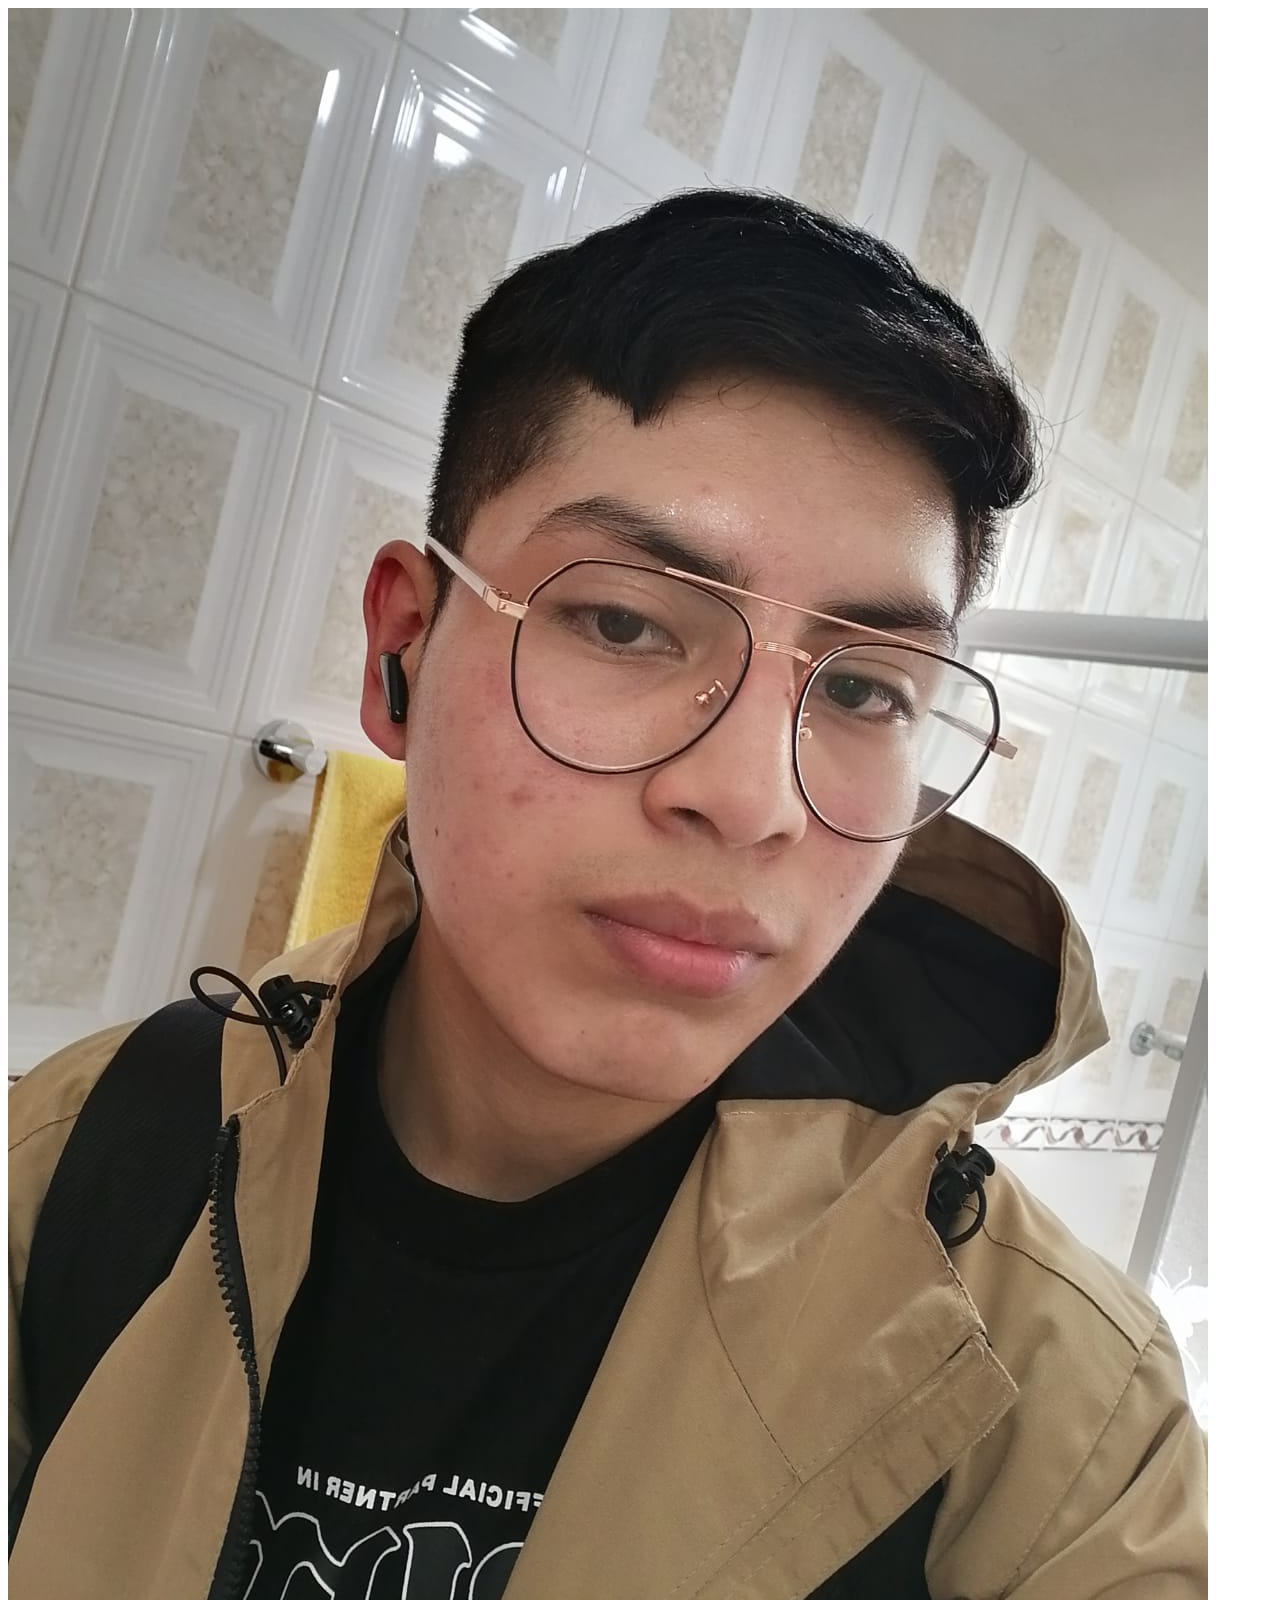
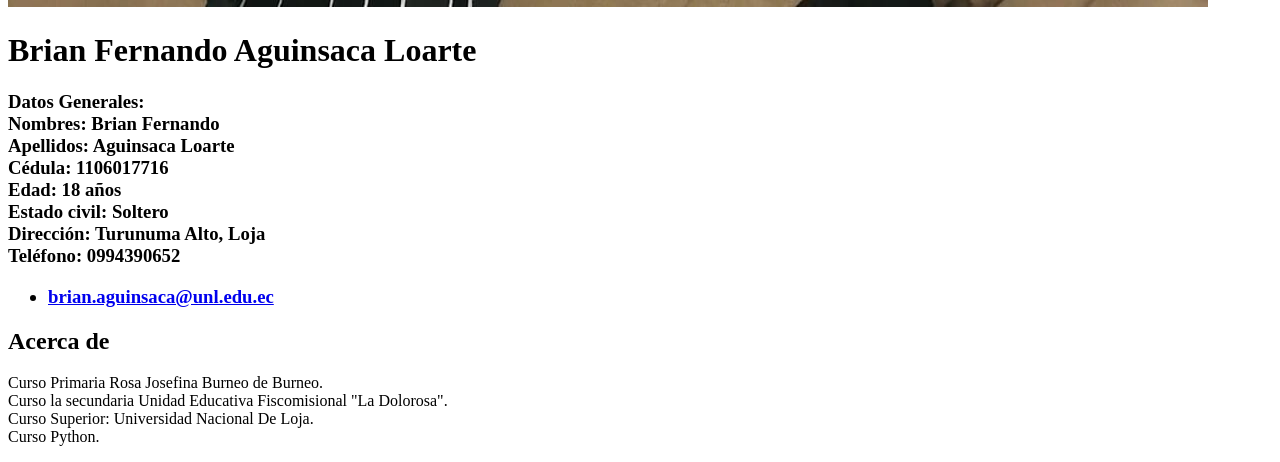
==== index.html @ 326b2ba5 "Cambio perfil a index" ====
<!DOCTYPE html>
<html lang="en">
<head>
    <meta charset="UTF-8">
    <meta http-equiv="X-UA-Compatible" content="IE=edge">
    <meta name="viewport" content="width=device-width, initial-scale=1.0">
    <title>Mi perfil</title>
    <link rel="stylesheet" href="Perfil.css">

</head>

<body>
    <div class="header">
    <img class="avatar" 
    src="imagenbrian.jpeg" alt="Brian">
    <h1 class="user-name">Brian Fernando Aguinsaca Loarte</h1>
    </div>
    <div class="about">
        <h3 class="text">
            Datos Generales: <br>
            Nombres: Brian Fernando <br>
            Apellidos: Aguinsaca Loarte <br>
            Cédula: 1106017716 <br>
            Edad: 18 años <br>
            Estado civil: Soltero <br>
            Dirección: Turunuma Alto, Loja <br>
            Teléfono: 0994390652 <br>
            <ul>
                <li>
                    <i class="icon email"></i>
                    <a href="mailto:brian.aguinsaca@unl.edu.ec">brian.aguinsaca@unl.edu.ec</a>
                </li>
            </ul>
        </h3>

    </div>

    <div class="about">
        <h2>Acerca de</h2>
        <p> 
            Curso Primaria Rosa Josefina Burneo de Burneo. <br>
            Curso la secundaria Unidad Educativa Fiscomisional "La Dolorosa". <br>
            Curso Superior: Universidad Nacional De Loja. <br>
            Curso Python. <br>
        </p>

    </div>
</body>
</html>
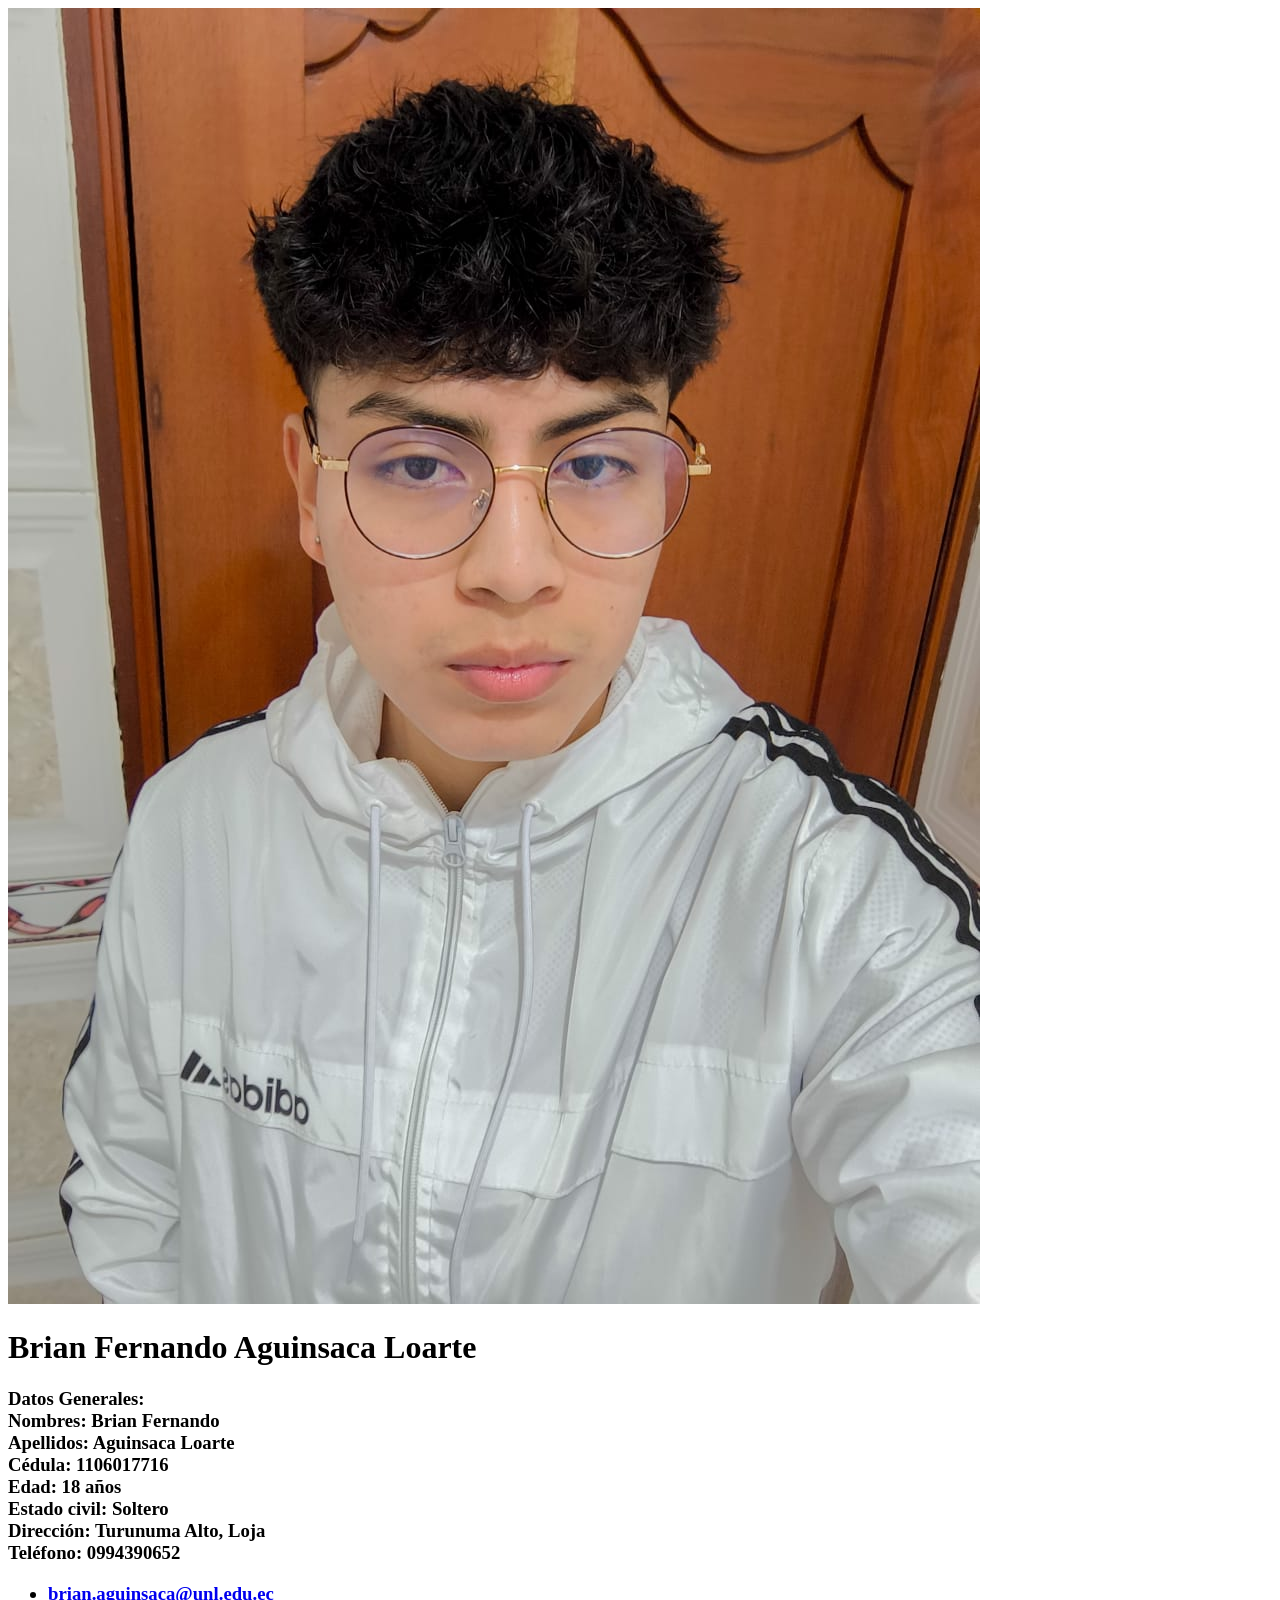
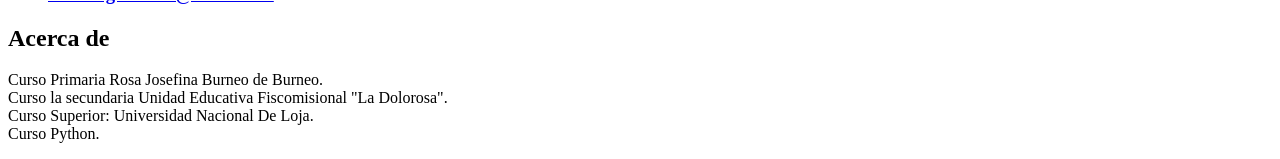
==== commit fd769b5d: "Cambio de foto" ====
--- a/index.html
+++ b/index.html
@@ -12,7 +12,7 @@
 <body>
     <div class="header">
     <img class="avatar" 
-    src="imagenbrian.jpeg" alt="Brian">
+    src="newi.jpg" alt="Brian">
     <h1 class="user-name">Brian Fernando Aguinsaca Loarte</h1>
     </div>
     <div class="about">
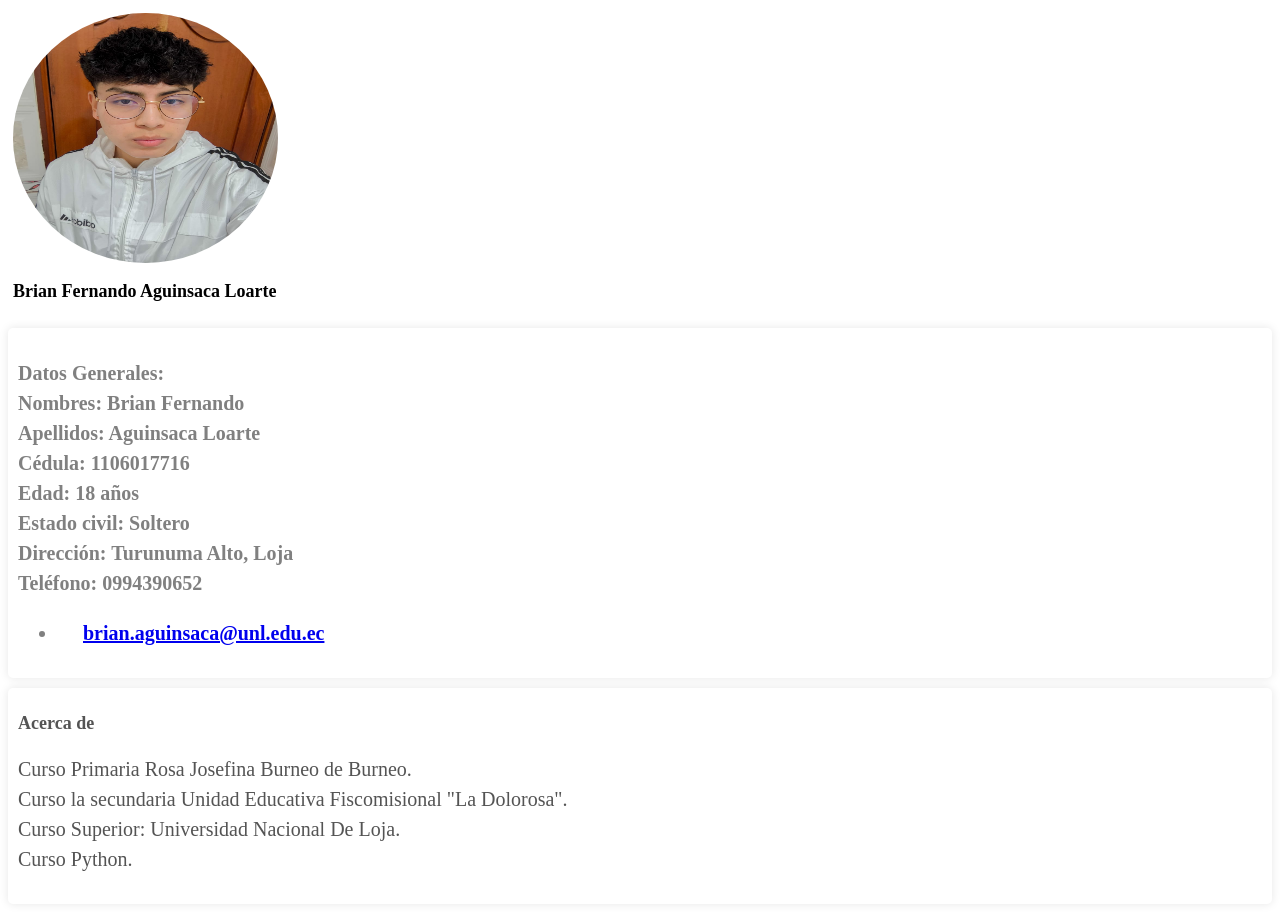
==== commit 3e27116e: "Cambio" ====
--- a/index.html
+++ b/index.html
@@ -5,7 +5,7 @@
     <meta http-equiv="X-UA-Compatible" content="IE=edge">
     <meta name="viewport" content="width=device-width, initial-scale=1.0">
     <title>Mi perfil</title>
-    <link rel="stylesheet" href="Perfil.css">
+    <link rel="stylesheet" href="perfil.css">
 
 </head>
 
--- a/perfil.css
+++ b/perfil.css
@@ -0,0 +1,69 @@
+body{
+    background-color: white;
+    align-items: center;
+}
+
+.avatar{
+    width: 265px;
+    height: 250px;
+    border-radius: 50%;
+}
+
+.header{
+    text-align: left;
+    height: 300px;
+    padding: 5px;
+    background-image: url(https://png.pngtree.com/thumb_back/fw800/background/20190222/ourmid/pngtree-simple-light-blue-solid-background-colorbluelight-bluesolid-backgroundposter-image_49644.jpg);
+    width: 265px;
+}
+
+.user-name{
+    font-size: 18px;
+    margin-top: 14px;
+}
+
+.icon{
+    width: 20px;
+    height: 20px;
+    display: inline-block;
+    background-size: cover;
+}
+.email{
+    background-image: url(https://cdn-icons-png.flaticon.com/512/3296/3296467.png);
+}
+
+.about{
+    padding: 10px;
+    margin-top: 10px;
+    border-radius: 5px;
+    box-shadow: 0 0 10px rgba(0,0,0,0.1);
+
+}
+.about h2{
+    color: #545454;
+    font-size: 18px;
+    margin-bottom: 10px;
+}
+.about p{
+    color: #545454;
+    font-size: 20px;
+    line-height: 1.5;
+}
+.text{
+    margin-top: 20px;
+    margin-bottom: 20px;
+    color:    #808080;
+    font-size: 20px;
+    line-height: 1.5;
+
+}
+.uml{
+    margin-top: 20px;
+    margin-bottom: 20px;
+    color:black;
+    font-size: 20px;
+    line-height: 1.5;
+    margin-left: 1500px;
+
+
+}
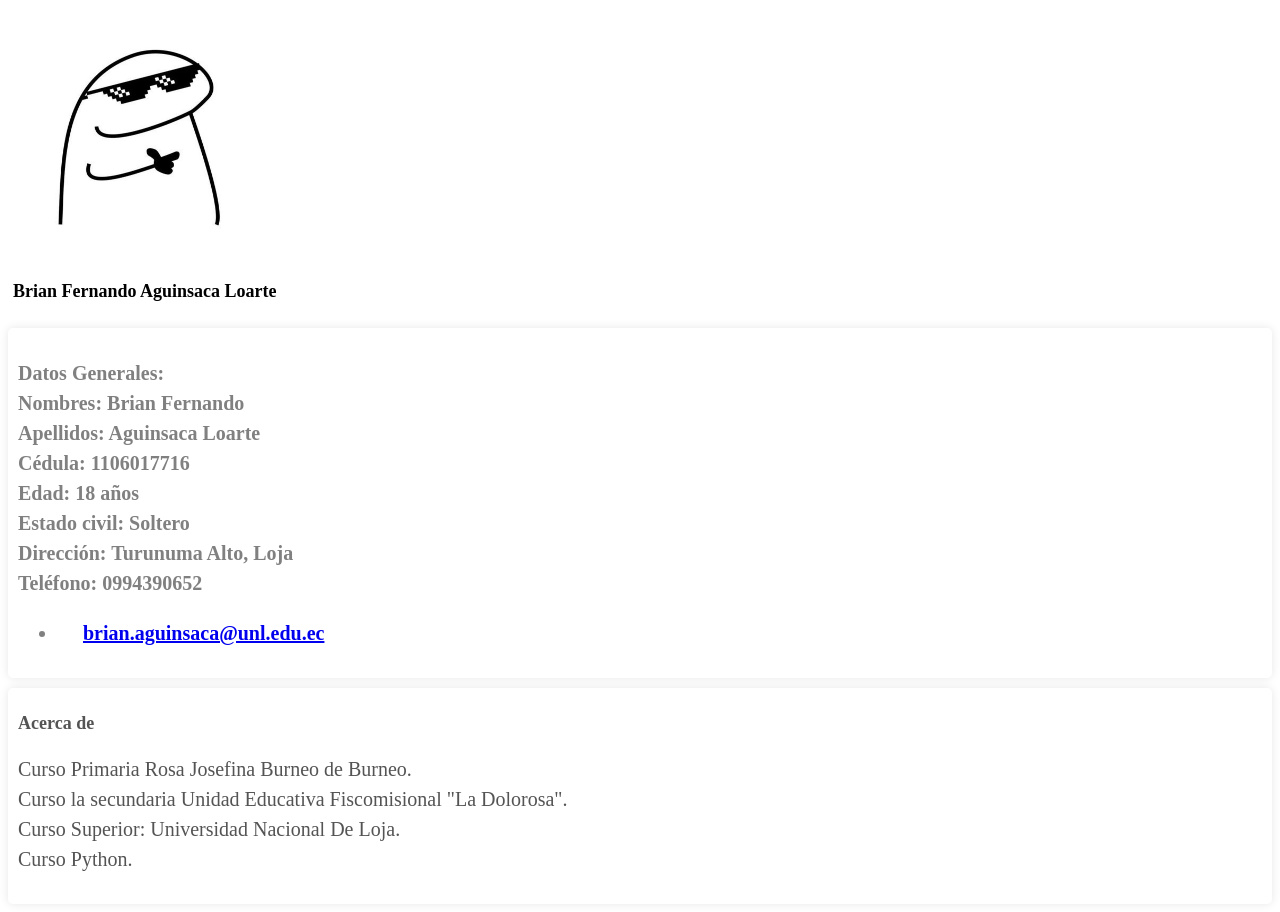
==== commit e9fb9b7d: "cambio" ====
--- a/index.html
+++ b/index.html
@@ -12,7 +12,7 @@
 <body>
     <div class="header">
     <img class="avatar" 
-    src="newi.jpg" alt="Brian">
+    src="a.jpg" alt="Brian">
     <h1 class="user-name">Brian Fernando Aguinsaca Loarte</h1>
     </div>
     <div class="about">
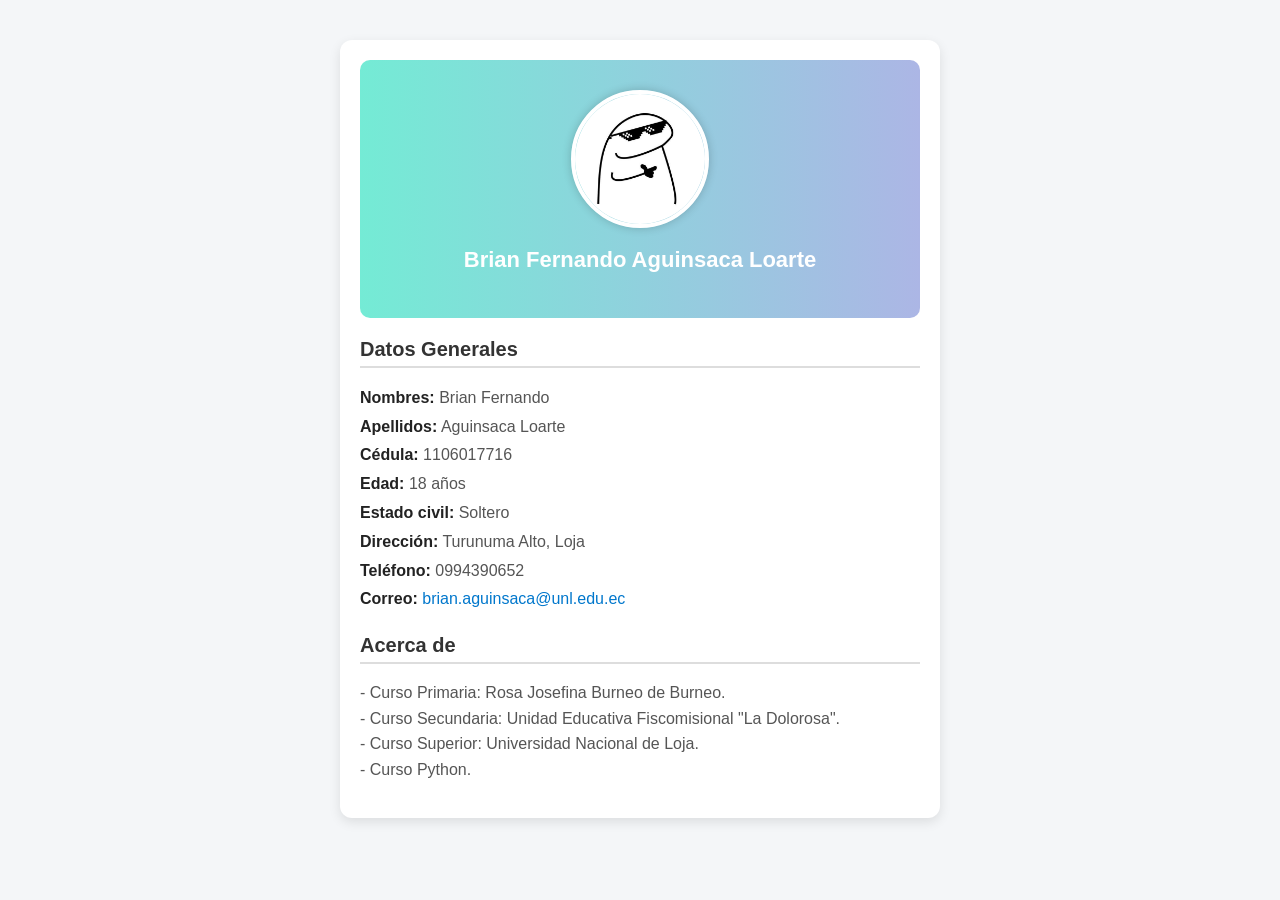
==== commit 4cde4e84: "Cambio nuevo html y css" ====
--- a/index.html
+++ b/index.html
@@ -1,49 +1,46 @@
 <!DOCTYPE html>
-<html lang="en">
+<html lang="es">
 <head>
-    <meta charset="UTF-8">
-    <meta http-equiv="X-UA-Compatible" content="IE=edge">
-    <meta name="viewport" content="width=device-width, initial-scale=1.0">
-    <title>Mi perfil</title>
-    <link rel="stylesheet" href="perfil.css">
+  <meta charset="UTF-8" />
+  <meta name="viewport" content="width=device-width, initial-scale=1.0"/>
+  <title>Perfil - Brian Aguinsaca</title>
+  <link rel="stylesheet" href="perfil.css" />
+</head>
+<body>
+  <div class="container">
+    <div class="profile-card">
+      <div class="header">
+        <img class="avatar" src="a.jpg" alt="Brian" />
+        <h1 class="user-name">Brian Fernando Aguinsaca Loarte</h1>
+      </div>
+      
+      <div class="about">
+        <h2>Datos Generales</h2>
+        <ul class="info-list">
+          <li><strong>Nombres:</strong> Brian Fernando</li>
+          <li><strong>Apellidos:</strong> Aguinsaca Loarte</li>
+          <li><strong>Cédula:</strong> 1106017716</li>
+          <li><strong>Edad:</strong> 18 años</li>
+          <li><strong>Estado civil:</strong> Soltero</li>
+          <li><strong>Dirección:</strong> Turunuma Alto, Loja</li>
+          <li><strong>Teléfono:</strong> 0994390652</li>
+          <li>
+            <strong>Correo:</strong>
+            <a href="mailto:brian.aguinsaca@unl.edu.ec">brian.aguinsaca@unl.edu.ec</a>
+          </li>
+        </ul>
+      </div>
 
-</head>
-
-<body>
-    <div class="header">
-    <img class="avatar" 
-    src="a.jpg" alt="Brian">
-    <h1 class="user-name">Brian Fernando Aguinsaca Loarte</h1>
+      <div class="about">
+        <h2>Acerca de</h2>
+        <p>
+          - Curso Primaria: Rosa Josefina Burneo de Burneo. <br />
+          - Curso Secundaria: Unidad Educativa Fiscomisional "La Dolorosa". <br />
+          - Curso Superior: Universidad Nacional de Loja. <br />
+          - Curso Python. <br />
+        </p>
+      </div>
     </div>
-    <div class="about">
-        <h3 class="text">
-            Datos Generales: <br>
-            Nombres: Brian Fernando <br>
-            Apellidos: Aguinsaca Loarte <br>
-            Cédula: 1106017716 <br>
-            Edad: 18 años <br>
-            Estado civil: Soltero <br>
-            Dirección: Turunuma Alto, Loja <br>
-            Teléfono: 0994390652 <br>
-            <ul>
-                <li>
-                    <i class="icon email"></i>
-                    <a href="mailto:brian.aguinsaca@unl.edu.ec">brian.aguinsaca@unl.edu.ec</a>
-                </li>
-            </ul>
-        </h3>
-
-    </div>
-
-    <div class="about">
-        <h2>Acerca de</h2>
-        <p> 
-            Curso Primaria Rosa Josefina Burneo de Burneo. <br>
-            Curso la secundaria Unidad Educativa Fiscomisional "La Dolorosa". <br>
-            Curso Superior: Universidad Nacional De Loja. <br>
-            Curso Python. <br>
-        </p>
-
-    </div>
+  </div>
 </body>
-</html>+</html>
--- a/perfil.css
+++ b/perfil.css
@@ -1,69 +1,85 @@
-body{
-    background-color: white;
-    align-items: center;
-}
-
-.avatar{
-    width: 265px;
-    height: 250px;
+body {
+    background-color: #f4f6f8;
+    font-family: 'Segoe UI', Tahoma, Geneva, Verdana, sans-serif;
+    margin: 0;
+    padding: 0;
+    display: flex;
+    justify-content: center;
+    align-items: flex-start;
+    min-height: 100vh;
+  }
+  
+  .container {
+    width: 100%;
+    max-width: 600px;
+    margin-top: 40px;
+  }
+  
+  .profile-card {
+    background-color: #ffffff;
+    border-radius: 12px;
+    box-shadow: 0 4px 12px rgba(0, 0, 0, 0.1);
+    overflow: hidden;
+    padding: 20px;
+  }
+  
+  .header {
+    text-align: center;
+    background: linear-gradient(to right, #74ebd5, #acb6e5);
+    padding: 30px 20px;
+    border-radius: 10px;
+  }
+  
+  .avatar {
+    width: 130px;
+    height: 130px;
     border-radius: 50%;
-}
-
-.header{
-    text-align: left;
-    height: 300px;
-    padding: 5px;
-    background-image: url(https://png.pngtree.com/thumb_back/fw800/background/20190222/ourmid/pngtree-simple-light-blue-solid-background-colorbluelight-bluesolid-backgroundposter-image_49644.jpg);
-    width: 265px;
-}
-
-.user-name{
-    font-size: 18px;
-    margin-top: 14px;
-}
-
-.icon{
-    width: 20px;
-    height: 20px;
-    display: inline-block;
-    background-size: cover;
-}
-.email{
-    background-image: url(https://cdn-icons-png.flaticon.com/512/3296/3296467.png);
-}
-
-.about{
-    padding: 10px;
-    margin-top: 10px;
-    border-radius: 5px;
-    box-shadow: 0 0 10px rgba(0,0,0,0.1);
-
-}
-.about h2{
-    color: #545454;
-    font-size: 18px;
-    margin-bottom: 10px;
-}
-.about p{
-    color: #545454;
+    border: 4px solid #fff;
+    box-shadow: 0 0 10px rgba(0,0,0,0.2);
+  }
+  
+  .user-name {
+    margin-top: 15px;
+    font-size: 22px;
+    color: #fff;
+  }
+  
+  .about {
+    margin-top: 20px;
+  }
+  
+  .about h2 {
+    color: #333;
+    border-bottom: 2px solid #ddd;
+    padding-bottom: 5px;
+    margin-bottom: 15px;
     font-size: 20px;
-    line-height: 1.5;
-}
-.text{
-    margin-top: 20px;
-    margin-bottom: 20px;
-    color:    #808080;
-    font-size: 20px;
-    line-height: 1.5;
-
-}
-.uml{
-    margin-top: 20px;
-    margin-bottom: 20px;
-    color:black;
-    font-size: 20px;
-    line-height: 1.5;
-    margin-left: 1500px;
-
-
-}+  }
+  
+  .about p {
+    color: #555;
+    line-height: 1.6;
+    font-size: 16px;
+  }
+  
+  .info-list {
+    list-style-type: none;
+    padding: 0;
+    color: #555;
+    font-size: 16px;
+    line-height: 1.8;
+  }
+  
+  .info-list li strong {
+    color: #222;
+  }
+  
+  a {
+    color: #0077cc;
+    text-decoration: none;
+  }
+  
+  a:hover {
+    text-decoration: underline;
+  }
+  
